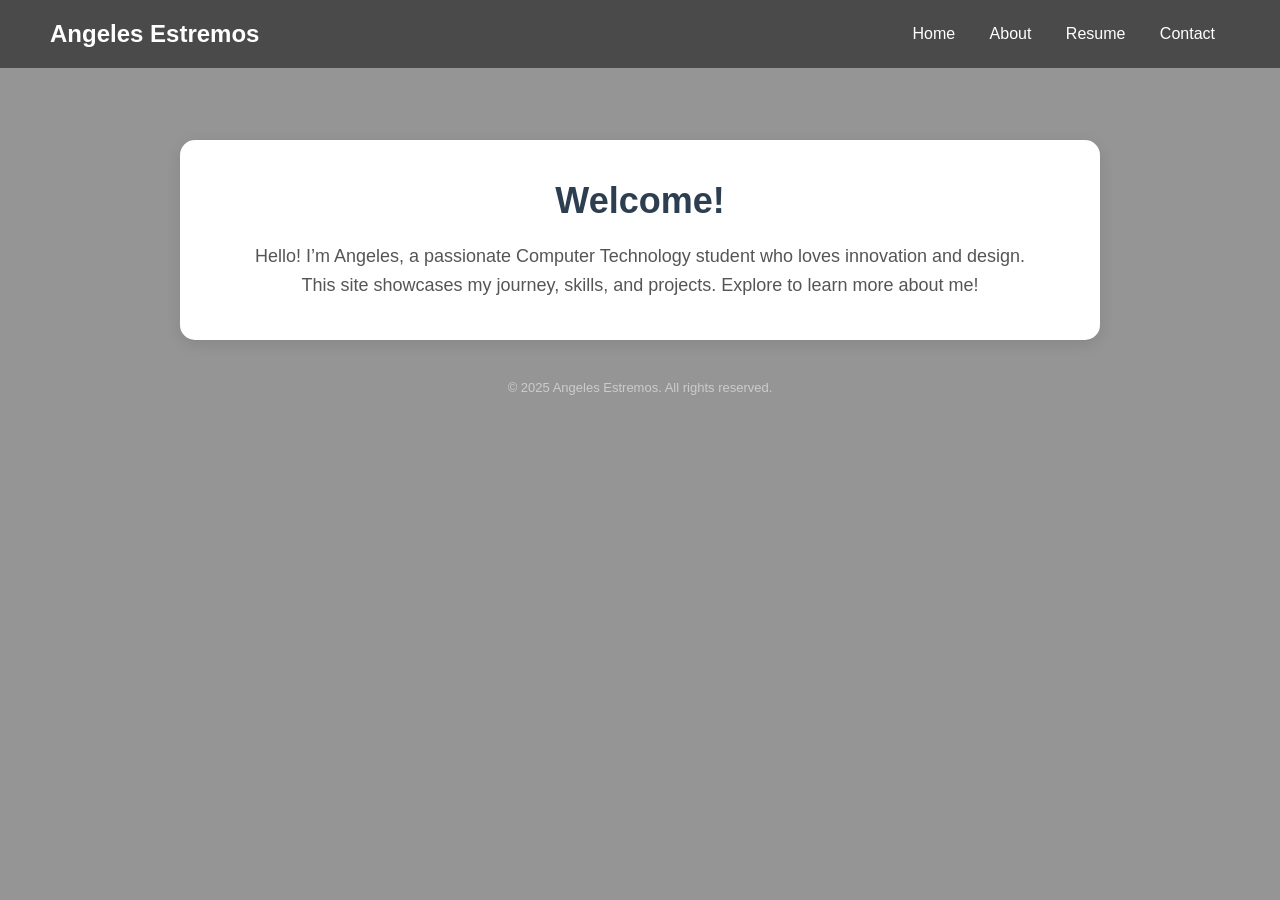
==== index.html @ b0f350bb "Update index.html" ====
<!DOCTYPE html>
<html lang="en">
<head>
  <meta charset="UTF-8" />
  <meta name="viewport" content="width=device-width, initial-scale=1.0"/>
  <meta name="description" content="Welcome to the official website of Angeles Estremos — a creative space to explore stories, art, and unique content.">
  <meta name="robots" content="index, follow">
  <link rel="canonical" href="https://devingelesss.github.io/Angeles-Estremos/">
  <meta name="google-site-verification" content="B0Tszm4JUBU-raaUoQ6nDktCOvfG8l9XraIOFKIlPQE" />
  
  <title>Angeles Estremos</title>
  <style>
    * {
      margin: 0;
      padding: 0;
      box-sizing: border-box;
      font-family: 'Segoe UI', Tahoma, Geneva, Verdana, sans-serif;
    }

    html, body {
      height: 100%;
    }

    body {
      background-color: #f9f9f9;
      color: #333;
      overflow-x: hidden;
    }

    body::before {
      content: "";
      background: url('https://i.ibb.co/xqNK5LQX/sitecover.png') no-repeat center center fixed;
      background-size: cover;
      filter: brightness(1.4);
      position: fixed;
      top: 0;
      left: 0;
      width: 100%;
      height: 100%;
      z-index: -2;
    }

    body::after {
      content: "";
      background-color: rgba(0, 0, 0, 0.4);
      position: fixed;
      top: 0;
      left: 0;
      width: 100%;
      height: 100%;
      z-index: -1;
    }

    header {
      display: flex;
      justify-content: space-between;
      align-items: center;
      padding: 20px 50px;
      background-color: rgba(0, 0, 0, 0.5);
      position: fixed;
      top: 0;
      width: 100%;
      z-index: 10;
      backdrop-filter: blur(5px);
    }

    header h1 {
      font-size: 24px;
      font-weight: 600;
      color: white;
    }

    nav a {
      margin: 0 15px;
      color: white;
      text-decoration: none;
      font-size: 16px;
      transition: color 0.3s ease;
    }

    nav a:hover {
      color: #00ffc8;
    }

    #page-content {
      padding: 140px 20px 40px;
      max-width: 960px;
      margin: auto;
      opacity: 0;
      transform: translateY(30px);
      transition: all 0.6s ease;
    }

    body.loaded #page-content {
      opacity: 1;
      transform: translateY(0);
    }

    .white-container {
      background-color: white;
      padding: 40px;
      border-radius: 15px;
      box-shadow: 0 4px 15px rgba(0, 0, 0, 0.1);
      color: #333;
      position: relative;
    }

    h1, h2 {
      color: #2c3e50;
    }

    .intro-section {
      text-align: center;
    }

    .intro-section h2 {
      font-size: 36px;
      margin-bottom: 20px;
    }

    .intro-section p {
      font-size: 18px;
      line-height: 1.6;
      color: #555;
    }

    footer {
      text-align: center;
      font-size: 13px;
      color: #ccc;
      margin-top: 40px;
    }

    @media (max-width: 768px) {
      header {
        flex-direction: column;
        align-items: flex-start;
        padding: 15px 25px;
      }

      nav {
        margin-top: 10px;
      }

      .white-container {
        padding: 20px;
      }

      .intro-section h2 {
        font-size: 28px;
      }

      .intro-section p {
        font-size: 16px;
      }
    }
  </style>
</head>
<body>

  <header>
    <h1>Angeles Estremos</h1>
    <nav>
      <a href="index.html">Home</a>
      <a href="about.html">About</a>
      <a href="resume.html">Resume</a>
      <a href="contact.html">Contact</a>
    </nav>
  </header>

  <div id="page-content">
    <div class="white-container">
      <div class="intro-section">
        <h2>Welcome!</h2>
        <p>Hello! I’m Angeles, a passionate Computer Technology student who loves innovation and design.<br>
        This site showcases my journey, skills, and projects. Explore to learn more about me!</p>
      </div>
    </div>

    <footer>
      <p>&copy; 2025 Angeles Estremos. All rights reserved.</p>
    </footer>
  </div>

  <script>
    window.addEventListener("load", () => {
      document.body.classList.add("loaded");
    });
  </script>

</body>
</html>
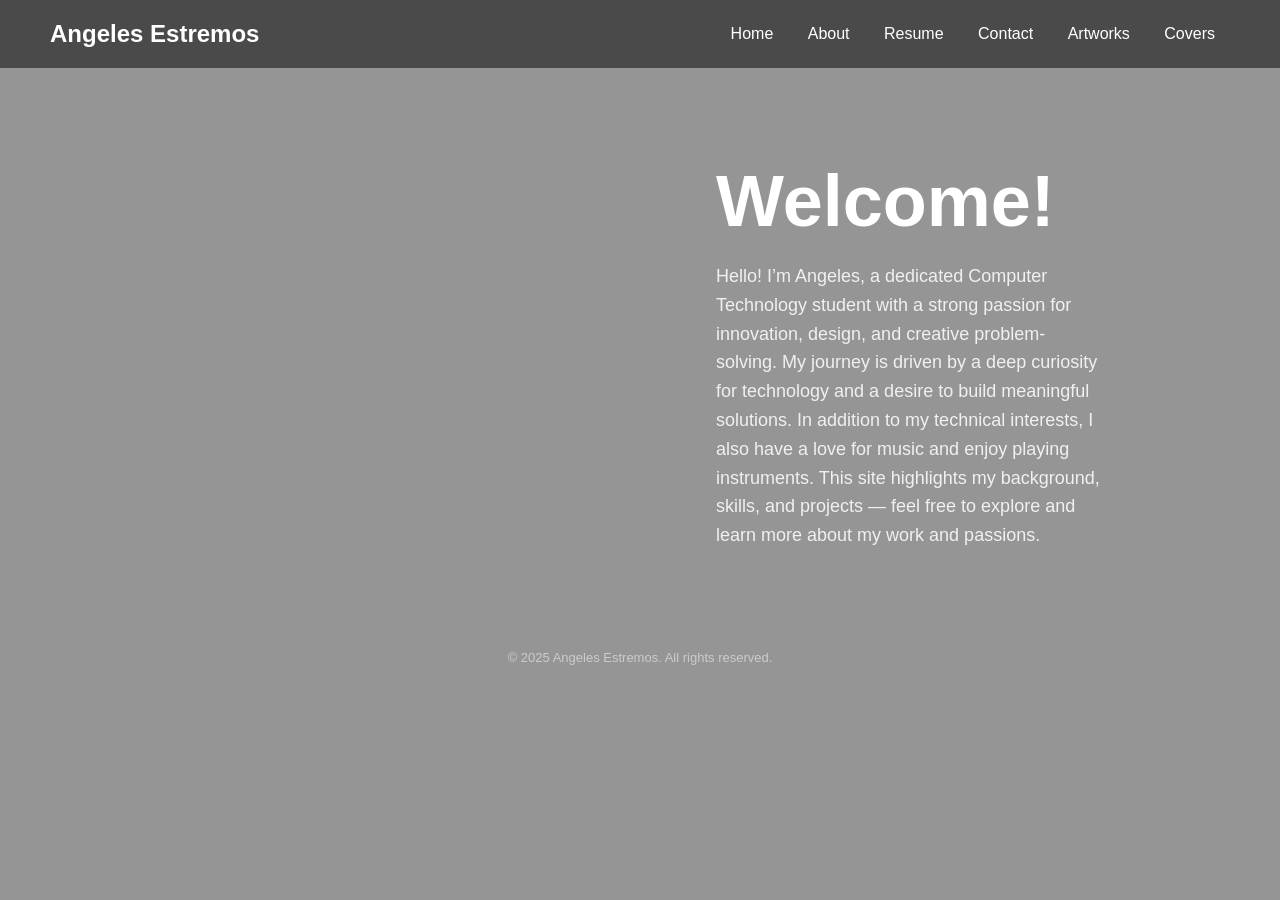
==== commit a1fc81d4: "Update index.html" ====
--- a/index.html
+++ b/index.html
@@ -3,11 +3,6 @@
 <head>
   <meta charset="UTF-8" />
   <meta name="viewport" content="width=device-width, initial-scale=1.0"/>
-  <meta name="description" content="Welcome to the official website of Angeles Estremos — a creative space to explore stories, art, and unique content.">
-  <meta name="robots" content="index, follow">
-  <link rel="canonical" href="https://devingelesss.github.io/Angeles-Estremos/">
-  <meta name="google-site-verification" content="B0Tszm4JUBU-raaUoQ6nDktCOvfG8l9XraIOFKIlPQE" />
-  
   <title>Angeles Estremos</title>
   <style>
     * {
@@ -23,7 +18,7 @@
 
     body {
       background-color: #f9f9f9;
-      color: #333;
+      color: #fff;
       overflow-x: hidden;
     }
 
@@ -84,11 +79,13 @@
 
     #page-content {
       padding: 140px 20px 40px;
-      max-width: 960px;
+      max-width: 1000px;
       margin: auto;
       opacity: 0;
       transform: translateY(30px);
       transition: all 0.6s ease;
+      display: flex;
+      justify-content: flex-end;
     }
 
     body.loaded #page-content {
@@ -96,32 +93,24 @@
       transform: translateY(0);
     }
 
-    .white-container {
-      background-color: white;
-      padding: 40px;
-      border-radius: 15px;
-      box-shadow: 0 4px 15px rgba(0, 0, 0, 0.1);
-      color: #333;
-      position: relative;
-    }
-
-    h1, h2 {
-      color: #2c3e50;
-    }
-
     .intro-section {
-      text-align: center;
+      max-width: 500px;
+      text-align: left;
+      animation: fancyEntrance 1s ease-out 0.4s both;
+      padding: 20px;
+      padding-left: 1in; /* Added padding to shift content 1 inch to the right */
     }
 
     .intro-section h2 {
-      font-size: 36px;
+      font-size: 72px; /* Increased font size */
       margin-bottom: 20px;
+      color: #fff;
     }
 
     .intro-section p {
       font-size: 18px;
       line-height: 1.6;
-      color: #555;
+      color: #f0f0f0;
     }
 
     footer {
@@ -129,6 +118,21 @@
       font-size: 13px;
       color: #ccc;
       margin-top: 40px;
+      width: 100%;
+    }
+
+    @keyframes fancyEntrance {
+      0% {
+        opacity: 0;
+        transform: translateX(50px) scale(0.95);
+      }
+      60% {
+        opacity: 1;
+        transform: translateX(-10px) scale(1.02);
+      }
+      100% {
+        transform: translateX(0) scale(1);
+      }
     }
 
     @media (max-width: 768px) {
@@ -142,12 +146,20 @@
         margin-top: 10px;
       }
 
-      .white-container {
-        padding: 20px;
+      #page-content {
+        flex-direction: column;
+        align-items: center;
+        justify-content: center;
+      }
+
+      .intro-section {
+        text-align: center;
+        max-width: 100%;
+        padding-left: 0; /* Remove left padding on mobile for better layout */
       }
 
       .intro-section h2 {
-        font-size: 28px;
+        font-size: 40px; /* Scaled for mobile */
       }
 
       .intro-section p {
@@ -165,22 +177,22 @@
       <a href="about.html">About</a>
       <a href="resume.html">Resume</a>
       <a href="contact.html">Contact</a>
+      <a href="artworks.html">Artworks</a>
+      <a href="covers.html">Covers</a>
     </nav>
   </header>
 
   <div id="page-content">
-    <div class="white-container">
-      <div class="intro-section">
-        <h2>Welcome!</h2>
-        <p>Hello! I’m Angeles, a passionate Computer Technology student who loves innovation and design.<br>
-        This site showcases my journey, skills, and projects. Explore to learn more about me!</p>
-      </div>
+    <div class="intro-section">
+      <h2>Welcome!</h2>
+      <p>Hello! I’m Angeles, a dedicated Computer Technology student with a strong passion for innovation, design, and creative problem-solving. My journey is driven by a deep curiosity for technology and a desire to build meaningful solutions. In addition to my technical interests, I also have a love for music and enjoy playing instruments. This site highlights my background, skills, and projects — feel free to explore and learn more about my work and passions.
+
     </div>
-
-    <footer>
-      <p>&copy; 2025 Angeles Estremos. All rights reserved.</p>
-    </footer>
   </div>
+
+  <footer>
+    <p>&copy; 2025 Angeles Estremos. All rights reserved.</p>
+  </footer>
 
   <script>
     window.addEventListener("load", () => {
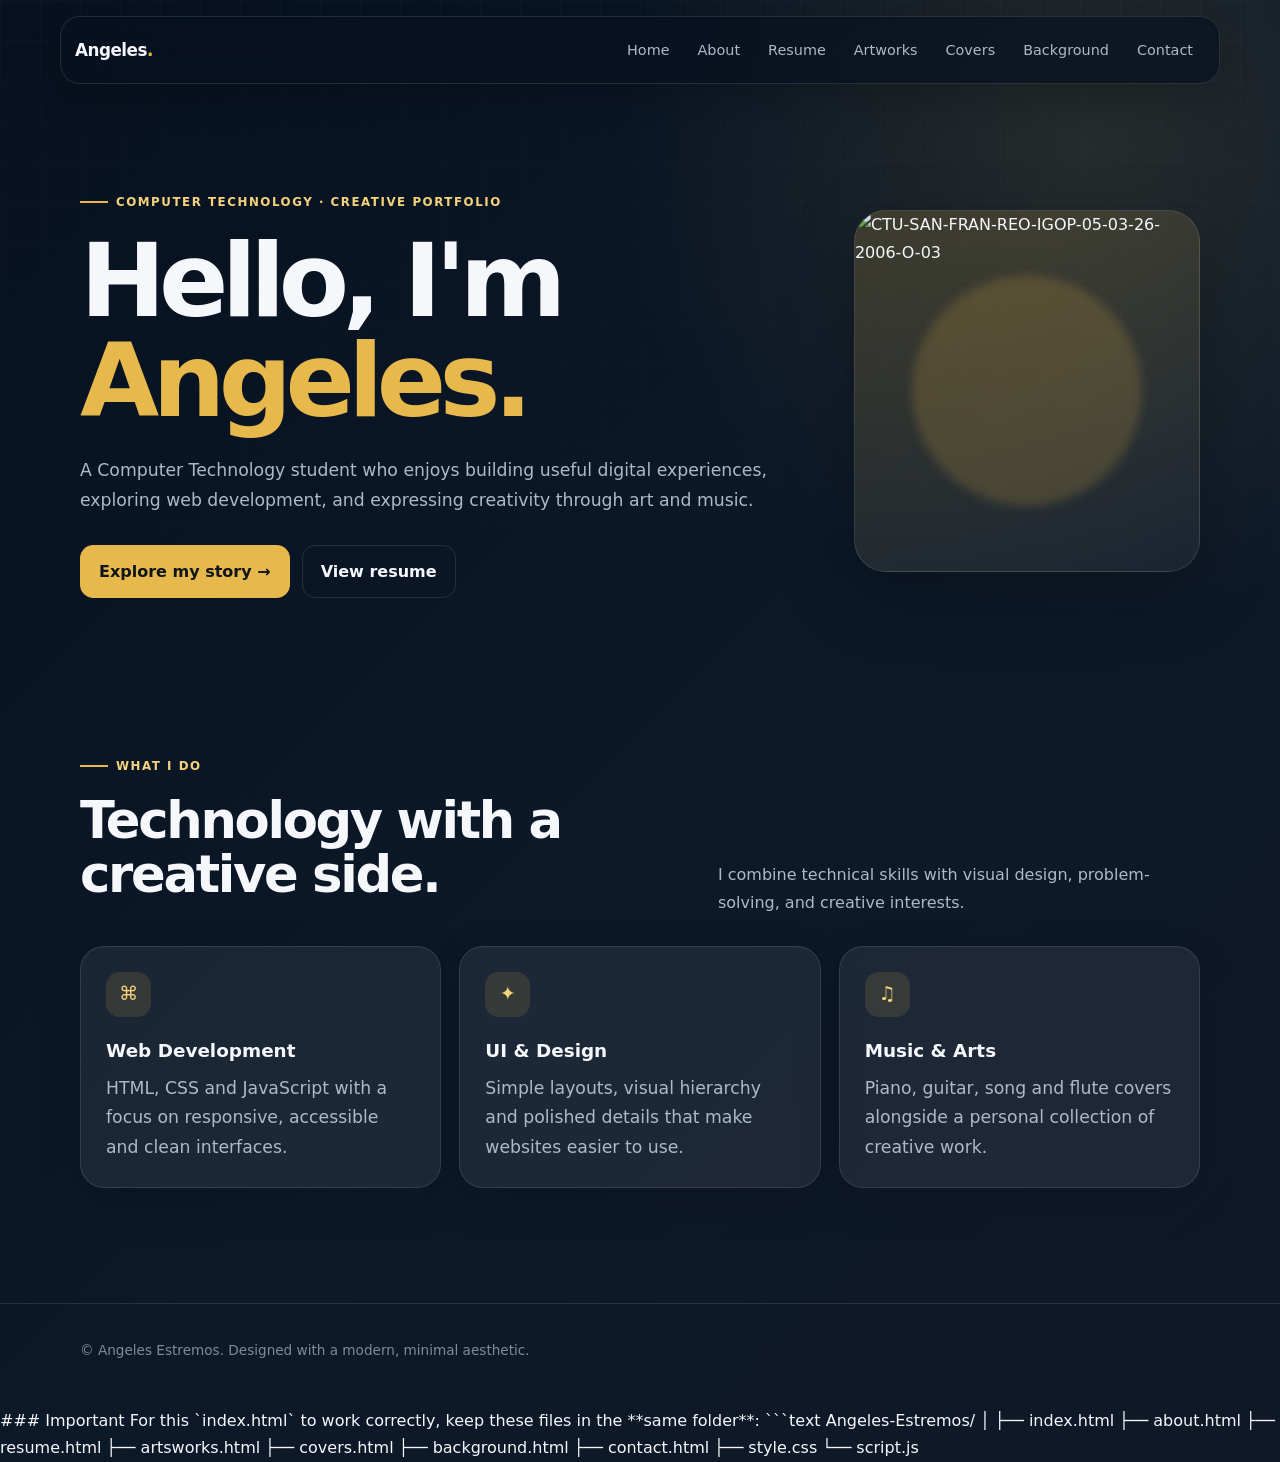
==== commit 765805a3: "Angeles" ====
--- a/index.html
+++ b/index.html
@@ -1,204 +1,227 @@
 <!DOCTYPE html>
 <html lang="en">
+
 <head>
-  <meta charset="UTF-8" />
-  <meta name="viewport" content="width=device-width, initial-scale=1.0"/>
-  <title>Angeles Estremos</title>
-  <style>
-    * {
-      margin: 0;
-      padding: 0;
-      box-sizing: border-box;
-      font-family: 'Segoe UI', Tahoma, Geneva, Verdana, sans-serif;
-    }
-
-    html, body {
-      height: 100%;
-    }
-
-    body {
-      background-color: #f9f9f9;
-      color: #fff;
-      overflow-x: hidden;
-    }
-
-    body::before {
-      content: "";
-      background: url('https://i.ibb.co/xqNK5LQX/sitecover.png') no-repeat center center fixed;
-      background-size: cover;
-      filter: brightness(1.4);
-      position: fixed;
-      top: 0;
-      left: 0;
-      width: 100%;
-      height: 100%;
-      z-index: -2;
-    }
-
-    body::after {
-      content: "";
-      background-color: rgba(0, 0, 0, 0.4);
-      position: fixed;
-      top: 0;
-      left: 0;
-      width: 100%;
-      height: 100%;
-      z-index: -1;
-    }
-
-    header {
-      display: flex;
-      justify-content: space-between;
-      align-items: center;
-      padding: 20px 50px;
-      background-color: rgba(0, 0, 0, 0.5);
-      position: fixed;
-      top: 0;
-      width: 100%;
-      z-index: 10;
-      backdrop-filter: blur(5px);
-    }
-
-    header h1 {
-      font-size: 24px;
-      font-weight: 600;
-      color: white;
-    }
-
-    nav a {
-      margin: 0 15px;
-      color: white;
-      text-decoration: none;
-      font-size: 16px;
-      transition: color 0.3s ease;
-    }
-
-    nav a:hover {
-      color: #00ffc8;
-    }
-
-    #page-content {
-      padding: 140px 20px 40px;
-      max-width: 1000px;
-      margin: auto;
-      opacity: 0;
-      transform: translateY(30px);
-      transition: all 0.6s ease;
-      display: flex;
-      justify-content: flex-end;
-    }
-
-    body.loaded #page-content {
-      opacity: 1;
-      transform: translateY(0);
-    }
-
-    .intro-section {
-      max-width: 500px;
-      text-align: left;
-      animation: fancyEntrance 1s ease-out 0.4s both;
-      padding: 20px;
-      padding-left: 1in; /* Added padding to shift content 1 inch to the right */
-    }
-
-    .intro-section h2 {
-      font-size: 72px; /* Increased font size */
-      margin-bottom: 20px;
-      color: #fff;
-    }
-
-    .intro-section p {
-      font-size: 18px;
-      line-height: 1.6;
-      color: #f0f0f0;
-    }
-
-    footer {
-      text-align: center;
-      font-size: 13px;
-      color: #ccc;
-      margin-top: 40px;
-      width: 100%;
-    }
-
-    @keyframes fancyEntrance {
-      0% {
-        opacity: 0;
-        transform: translateX(50px) scale(0.95);
-      }
-      60% {
-        opacity: 1;
-        transform: translateX(-10px) scale(1.02);
-      }
-      100% {
-        transform: translateX(0) scale(1);
-      }
-    }
-
-    @media (max-width: 768px) {
-      header {
-        flex-direction: column;
-        align-items: flex-start;
-        padding: 15px 25px;
-      }
-
-      nav {
-        margin-top: 10px;
-      }
-
-      #page-content {
-        flex-direction: column;
-        align-items: center;
-        justify-content: center;
-      }
-
-      .intro-section {
-        text-align: center;
-        max-width: 100%;
-        padding-left: 0; /* Remove left padding on mobile for better layout */
-      }
-
-      .intro-section h2 {
-        font-size: 40px; /* Scaled for mobile */
-      }
-
-      .intro-section p {
-        font-size: 16px;
-      }
-    }
-  </style>
+    <meta charset="UTF-8">
+    <meta name="viewport" content="width=device-width, initial-scale=1.0">
+
+    <title>Home — Angeles Estremos</title>
+
+    <meta name="description"
+        content="Angeles Estremos — Computer Technology, web development, design and music portfolio.">
+
+    <link rel="stylesheet" href="style.css">
 </head>
+
 <body>
 
-  <header>
-    <h1>Angeles Estremos</h1>
-    <nav>
-      <a href="index.html">Home</a>
-      <a href="about.html">About</a>
-      <a href="resume.html">Resume</a>
-      <a href="contact.html">Contact</a>
-      <a href="artworks.html">Artworks</a>
-      <a href="covers.html">Covers</a>
+    <!-- =========================
+         NAVIGATION
+    ========================== -->
+    <nav class="nav">
+        <div class="nav-inner">
+
+            <a class="logo" href="index.html">
+                Angeles<span>.</span>
+            </a>
+
+            <button class="menu" aria-label="Open menu">
+                ☰
+            </button>
+
+            <div class="nav-links">
+                <a href="index.html">Home</a>
+                <a href="about.html">About</a>
+                <a href="resume.html">Resume</a>
+                <a href="artsworks.html">Artworks</a>
+                <a href="covers.html">Covers</a>
+                <a href="background.html">Background</a>
+                <a href="contact.html">Contact</a>
+            </div>
+
+        </div>
     </nav>
-  </header>
-
-  <div id="page-content">
-    <div class="intro-section">
-      <h2>Welcome!</h2>
-      <p>Hello! I’m Angeles, a dedicated Computer Technology student with a strong passion for innovation, design, and creative problem-solving. My journey is driven by a deep curiosity for technology and a desire to build meaningful solutions. In addition to my technical interests, I also have a love for music and enjoy playing instruments. This site highlights my background, skills, and projects — feel free to explore and learn more about my work and passions.
-
-    </div>
-  </div>
-
-  <footer>
-    <p>&copy; 2025 Angeles Estremos. All rights reserved.</p>
-  </footer>
-
-  <script>
-    window.addEventListener("load", () => {
-      document.body.classList.add("loaded");
-    });
-  </script>
+
+
+    <!-- =========================
+         HERO SECTION
+    ========================== -->
+    <main>
+
+        <section class="hero container reveal">
+
+            <div>
+
+                <div class="eyebrow">
+                    Computer Technology · Creative Portfolio
+                </div>
+
+                <h1>
+                    Hello, I'm
+                    <em>Angeles.</em>
+                </h1>
+
+                <p class="lead">
+                    A Computer Technology student who enjoys building
+                    useful digital experiences, exploring web development,
+                    and expressing creativity through art and music.
+                </p>
+
+                <div class="actions">
+
+                    <a class="btn primary" href="about.html">
+                        Explore my story →
+                    </a>
+
+                    <a class="btn" href="resume.html">
+                        View resume
+                    </a>
+
+                </div>
+
+            </div>
+
+
+            <!-- PROFILE CARD -->
+            <div class="hero-card">
+
+                <div class="avatar">
+            <img src="https://i.ibb.co/z3Mztbp/CTU-SAN-FRAN-REO-IGOP-05-03-26-2006-O-03.jpg" alt="CTU-SAN-FRAN-REO-IGOP-05-03-26-2006-O-03" alt="Angeles Estremos">
+            </div>
+
+        </section>
+
+
+        <!-- =========================
+             WHAT I DO
+        ========================== -->
+        <section class="section container">
+
+            <div class="section-head">
+
+                <div>
+
+                    <div class="eyebrow">
+                        What I do
+                    </div>
+
+                    <h2>
+                        Technology with a creative side.
+                    </h2>
+
+                </div>
+
+                <p>
+                    I combine technical skills with visual design,
+                    problem-solving, and creative interests.
+                </p>
+
+            </div>
+
+
+            <div class="grid">
+
+                <!-- WEB DEVELOPMENT -->
+                <div class="card">
+
+                    <div class="icon">
+                        ⌘
+                    </div>
+
+                    <h3>
+                        Web Development
+                    </h3>
+
+                    <p class="lead">
+                        HTML, CSS and JavaScript with a focus on
+                        responsive, accessible and clean interfaces.
+                    </p>
+
+                </div>
+
+
+                <!-- UI DESIGN -->
+                <div class="card">
+
+                    <div class="icon">
+                        ✦
+                    </div>
+
+                    <h3>
+                        UI & Design
+                    </h3>
+
+                    <p class="lead">
+                        Simple layouts, visual hierarchy and polished
+                        details that make websites easier to use.
+                    </p>
+
+                </div>
+
+
+                <!-- MUSIC & ARTS -->
+                <div class="card">
+
+                    <div class="icon">
+                        ♫
+                    </div>
+
+                    <h3>
+                        Music & Arts
+                    </h3>
+
+                    <p class="lead">
+                        Piano, guitar, song and flute covers alongside
+                        a personal collection of creative work.
+                    </p>
+
+                </div>
+
+            </div>
+
+        </section>
+
+    </main>
+
+
+    <!-- =========================
+         FOOTER
+    ========================== -->
+    <footer>
+
+        <div class="container">
+
+            © <span class="year"></span>
+            Angeles Estremos.
+
+            Designed with a modern,
+            minimal aesthetic.
+
+        </div>
+
+    </footer>
+
+
+    <!-- JAVASCRIPT -->
+    <script src="script.js"></script>
 
 </body>
+
 </html>
+
+### Important
+
+For this `index.html` to work correctly, keep these files in the **same folder**:
+
+```text
+Angeles-Estremos/
+│
+├── index.html
+├── about.html
+├── resume.html
+├── artsworks.html
+├── covers.html
+├── background.html
+├── contact.html
+├── style.css
+└── script.js
--- a/style.css
+++ b/style.css
@@ -0,0 +1,1205 @@
+:root {
+    --bg: #07111f;
+    --bg2: #0c1929;
+
+    --card: rgba(255, 255, 255, 0.065);
+    --card2: rgba(255, 255, 255, 0.095);
+
+    --text: #f5f7fb;
+    --muted: #aeb9c8;
+
+    --gold: #e7b84b;
+    --gold2: #f5d27b;
+
+    --line: rgba(255, 255, 255, 0.11);
+
+    --shadow: 0 24px 70px rgba(0, 0, 0, 0.28);
+
+    --radius: 24px;
+
+    --max: 1120px;
+}
+
+
+/* RESET */
+
+* {
+    box-sizing: border-box;
+    margin: 0;
+    padding: 0;
+}
+
+
+html {
+    scroll-behavior: smooth;
+}
+
+
+body {
+
+    font-family:
+        Inter,
+        ui-sans-serif,
+        system-ui,
+        -apple-system,
+        BlinkMacSystemFont,
+        "Segoe UI",
+        sans-serif;
+
+    background:
+
+        radial-gradient(
+            circle at 85% 10%,
+            rgba(231, 184, 75, 0.12),
+            transparent 28%
+        ),
+
+        linear-gradient(
+            135deg,
+            var(--bg),
+            var(--bg2) 55%,
+            #101827
+        );
+
+    color: var(--text);
+
+    min-height: 100vh;
+
+    line-height: 1.7;
+
+}
+
+
+/* GRID BACKGROUND */
+
+body::before {
+
+    content: "";
+
+    position: fixed;
+
+    inset: 0;
+
+    pointer-events: none;
+
+    background:
+
+        linear-gradient(
+            rgba(255,255,255,.018) 1px,
+            transparent 1px
+        ),
+
+        linear-gradient(
+            90deg,
+            rgba(255,255,255,.018) 1px,
+            transparent 1px
+        );
+
+    background-size: 40px 40px;
+
+    mask-image:
+        linear-gradient(
+            to bottom,
+            black,
+            transparent 85%
+        );
+
+}
+
+
+/* LINKS */
+
+a {
+
+    color: inherit;
+
+    text-decoration: none;
+
+}
+
+
+/* CONTAINER */
+
+.container {
+
+    width:
+        min(
+            calc(100% - 40px),
+            var(--max)
+        );
+
+    margin: auto;
+
+}
+
+
+/* NAVIGATION */
+
+.nav {
+
+    position: sticky;
+
+    top: 16px;
+
+    z-index: 20;
+
+    width:
+        min(
+            calc(100% - 28px),
+            1160px
+        );
+
+    margin: 16px auto 0;
+
+    padding: 12px 14px;
+
+    border:
+        1px solid var(--line);
+
+    background:
+        rgba(7,17,31,.72);
+
+    backdrop-filter:
+        blur(18px);
+
+    border-radius: 20px;
+
+    box-shadow:
+        0 12px 35px rgba(0,0,0,.18);
+
+}
+
+
+.nav-inner {
+
+    display: flex;
+
+    align-items: center;
+
+    justify-content: space-between;
+
+    gap: 20px;
+
+}
+
+
+.logo {
+
+    font-weight: 800;
+
+    letter-spacing: -.03em;
+
+    font-size: 1.05rem;
+
+}
+
+
+.logo span {
+
+    color: var(--gold);
+
+}
+
+
+.nav-links {
+
+    display: flex;
+
+    gap: 4px;
+
+    align-items: center;
+
+}
+
+
+.nav-links a {
+
+    padding: 9px 12px;
+
+    border-radius: 12px;
+
+    color: var(--muted);
+
+    font-size: .9rem;
+
+    transition: .2s;
+
+}
+
+
+.nav-links a:hover,
+.nav-links a.active {
+
+    color: var(--text);
+
+    background:
+        rgba(255,255,255,.08);
+
+}
+
+
+.menu {
+
+    display: none;
+
+    border:
+        1px solid var(--line);
+
+    background: transparent;
+
+    color: white;
+
+    border-radius: 10px;
+
+    padding: 8px 10px;
+
+    font-size: 1.1rem;
+
+}
+
+
+/* HERO */
+
+.hero {
+
+    padding:
+        100px 0 75px;
+
+    display: grid;
+
+    grid-template-columns:
+        1.35fr .65fr;
+
+    gap: 55px;
+
+    align-items: center;
+
+}
+
+
+/* EYEBROW */
+
+.eyebrow {
+
+    display: inline-flex;
+
+    align-items: center;
+
+    gap: 8px;
+
+    color: var(--gold2);
+
+    font-weight: 700;
+
+    text-transform: uppercase;
+
+    letter-spacing: .13em;
+
+    font-size: .74rem;
+
+    margin-bottom: 18px;
+
+}
+
+
+.eyebrow::before {
+
+    content: "";
+
+    width: 28px;
+
+    height: 2px;
+
+    background: var(--gold);
+
+}
+
+
+/* HEADINGS */
+
+h1 {
+
+    font-size:
+        clamp(
+            3.1rem,
+            8vw,
+            6.4rem
+        );
+
+    line-height: .98;
+
+    letter-spacing: -.065em;
+
+    margin-bottom: 25px;
+
+}
+
+
+h1 em {
+
+    font-style: normal;
+
+    color: var(--gold);
+
+}
+
+
+h2 {
+
+    font-size:
+        clamp(
+            2rem,
+            4vw,
+            3.2rem
+        );
+
+    line-height: 1.05;
+
+    letter-spacing: -.045em;
+
+    margin-bottom: 14px;
+
+}
+
+
+h3 {
+
+    font-size: 1.15rem;
+
+    margin-bottom: 8px;
+
+}
+
+
+/* TEXT */
+
+.lead {
+
+    font-size: 1.08rem;
+
+    color: var(--muted);
+
+    max-width: 690px;
+
+}
+
+
+/* BUTTONS */
+
+.actions {
+
+    display: flex;
+
+    gap: 12px;
+
+    flex-wrap: wrap;
+
+    margin-top: 30px;
+
+}
+
+
+.btn {
+
+    display: inline-flex;
+
+    align-items: center;
+
+    justify-content: center;
+
+    padding: 12px 18px;
+
+    border-radius: 13px;
+
+    font-weight: 750;
+
+    border:
+        1px solid var(--line);
+
+    transition: .2s;
+
+}
+
+
+.btn.primary {
+
+    background: var(--gold);
+
+    color: #10151c;
+
+    border-color: var(--gold);
+
+}
+
+
+.btn:hover {
+
+    transform:
+        translateY(-2px);
+
+    filter:
+        brightness(1.06);
+
+}
+
+
+/* HERO CARD */
+
+.hero-card {
+
+    min-height: 360px;
+
+    border:
+        1px solid var(--line);
+
+    border-radius: 32px;
+
+    background:
+        linear-gradient(
+            145deg,
+            rgba(231,184,75,.18),
+            rgba(255,255,255,.045)
+        );
+
+    box-shadow: var(--shadow);
+
+    display: flex;
+
+    align-items: center;
+
+    justify-content: center;
+
+    position: relative;
+
+    overflow: hidden;
+
+}
+
+
+.hero-card::after {
+
+    content: "";
+
+    position: absolute;
+
+    width: 230px;
+
+    height: 230px;
+
+    border-radius: 50%;
+
+    background:
+        rgba(231,184,75,.18);
+
+    filter: blur(5px);
+
+}
+.avatar {
+    width: 350px;
+    height: 360px;
+    overflow: hidden;
+    margin: 0;
+    padding: 0;
+    background: none;
+    border: none;
+    border-radius: 0;
+    box-shadow: none;
+}
+
+.avatar img {
+    width: 100%;
+    height: 100%;
+    display: block;
+    object-fit: cover;
+    object-position: center;
+    border: none;
+    border-radius: 0;
+    box-shadow: none;
+    filter: none;
+}
+
+@media (max-width: 768px) {
+
+    .avatar {
+        width: 210px;
+        height: 210px;
+        margin: 20px auto;
+    }
+
+}
+
+/* SECTIONS */
+
+.section {
+
+    padding: 75px 0;
+
+}
+
+
+.section-head {
+
+    display: flex;
+
+    justify-content: space-between;
+
+    align-items: end;
+
+    gap: 30px;
+
+    margin-bottom: 30px;
+
+}
+
+
+.section-head p {
+
+    color: var(--muted);
+
+    max-width: 600px;
+
+}
+
+
+/* PAGE HEADER */
+
+.page-head {
+
+    padding:
+        90px 0 35px;
+
+}
+
+
+.page-head p {
+
+    color: var(--muted);
+
+    max-width: 700px;
+
+}
+
+
+/* GRIDS */
+
+.grid {
+
+    display: grid;
+
+    grid-template-columns:
+        repeat(3, 1fr);
+
+    gap: 18px;
+
+}
+
+
+.grid.two {
+
+    grid-template-columns:
+        repeat(2, 1fr);
+
+}
+
+
+/* CARDS */
+
+.card {
+
+    border:
+        1px solid var(--line);
+
+    background:
+        var(--card);
+
+    border-radius:
+        var(--radius);
+
+    padding: 25px;
+
+    box-shadow:
+        0 15px 45px
+        rgba(0,0,0,.13);
+
+    transition: .25s;
+
+}
+
+
+.card:hover {
+
+    transform:
+        translateY(-5px);
+
+    background:
+        var(--card2);
+
+}
+
+
+/* ICON */
+
+.icon {
+
+    width: 45px;
+
+    height: 45px;
+
+    border-radius: 14px;
+
+    display: grid;
+
+    place-items: center;
+
+    background:
+        rgba(231,184,75,.13);
+
+    color: var(--gold2);
+
+    font-size: 1.2rem;
+
+    margin-bottom: 18px;
+
+}
+
+
+/* TAGS */
+
+.tags {
+
+    display: flex;
+
+    gap: 8px;
+
+    flex-wrap: wrap;
+
+    margin-top: 18px;
+
+}
+
+
+.tag {
+
+    padding:
+        6px 10px;
+
+    border:
+        1px solid var(--line);
+
+    border-radius:
+        999px;
+
+    color: var(--muted);
+
+    font-size: .78rem;
+
+}
+
+
+/* PROFILE */
+
+.profile {
+
+    display: grid;
+
+    grid-template-columns:
+        .75fr 1.25fr;
+
+    gap: 20px;
+
+}
+
+
+.stat {
+
+    display: flex;
+
+    justify-content: space-between;
+
+    padding: 13px 0;
+
+    border-bottom:
+        1px solid var(--line);
+
+    color: var(--muted);
+
+}
+
+
+.stat strong {
+
+    color: var(--text);
+
+}
+
+
+/* TIMELINE */
+
+.timeline {
+
+    position: relative;
+
+    padding-left: 28px;
+
+}
+
+
+.timeline::before {
+
+    content: "";
+
+    position: absolute;
+
+    left: 6px;
+
+    top: 8px;
+
+    bottom: 8px;
+
+    width: 1px;
+
+    background:
+        var(--line);
+
+}
+
+
+.timeline-item {
+
+    position: relative;
+
+    padding:
+        0 0 28px;
+
+}
+
+
+.timeline-item::before {
+
+    content: "";
+
+    position: absolute;
+
+    left: -27px;
+
+    top: 8px;
+
+    width: 9px;
+
+    height: 9px;
+
+    border-radius: 50%;
+
+    background:
+        var(--gold);
+
+    box-shadow:
+        0 0 0 5px
+        rgba(231,184,75,.12);
+
+}
+
+
+.date {
+
+    font-size: .78rem;
+
+    color: var(--gold2);
+
+    font-weight: 700;
+
+    text-transform: uppercase;
+
+    letter-spacing: .08em;
+
+}
+
+
+/* ARTWORKS */
+
+.gallery {
+
+    display: grid;
+
+    grid-template-columns:
+        repeat(3, 1fr);
+
+    gap: 16px;
+
+}
+
+
+.art {
+
+    aspect-ratio: 4 / 3;
+
+    border-radius: 22px;
+
+    border:
+        1px solid var(--line);
+
+    background:
+        linear-gradient(
+            135deg,
+            rgba(231,184,75,.18),
+            rgba(255,255,255,.04)
+        );
+
+    padding: 20px;
+
+    display: flex;
+
+    flex-direction: column;
+
+    justify-content: end;
+
+    overflow: hidden;
+
+    position: relative;
+
+}
+
+
+.art::before {
+
+    content: "";
+
+    position: absolute;
+
+    width: 170px;
+
+    height: 170px;
+
+    border-radius: 50%;
+
+    background:
+        rgba(231,184,75,.12);
+
+    top: -60px;
+
+    right: -40px;
+
+}
+
+
+.art strong,
+.art span {
+
+    position: relative;
+
+}
+
+
+.art span {
+
+    color: var(--muted);
+
+    font-size: .85rem;
+
+}
+
+
+/* MUSIC CARDS */
+
+.cover-card {
+
+    overflow: hidden;
+
+    padding: 0;
+
+}
+
+
+.cover-visual {
+
+    height: 190px;
+
+    display: grid;
+
+    place-items: center;
+
+    background:
+        linear-gradient(
+            135deg,
+            rgba(231,184,75,.22),
+            rgba(255,255,255,.03)
+        );
+
+    font-size: 3rem;
+
+}
+
+
+.cover-body {
+
+    padding: 22px;
+
+}
+
+
+.cover-body p {
+
+    color: var(--muted);
+
+    font-size: .9rem;
+
+}
+
+
+/* CONTACT */
+
+.contact-grid {
+
+    display: grid;
+
+    grid-template-columns:
+        .8fr 1.2fr;
+
+    gap: 18px;
+
+}
+
+
+.contact-link {
+
+    display: flex;
+
+    align-items: center;
+
+    gap: 14px;
+
+    padding: 17px 0;
+
+    border-bottom:
+        1px solid var(--line);
+
+}
+
+
+.contact-link:last-child {
+
+    border: 0;
+
+}
+
+
+.contact-link small {
+
+    display: block;
+
+    color: var(--muted);
+
+}
+
+
+/* FOOTER */
+
+footer {
+
+    padding:
+        35px 0 45px;
+
+    color: #7f8b9b;
+
+    font-size: .85rem;
+
+    border-top:
+        1px solid var(--line);
+
+    margin-top: 40px;
+
+}
+
+
+/* ANIMATION */
+
+.reveal {
+
+    animation:
+        rise .7s ease both;
+
+}
+
+
+@keyframes rise {
+
+    from {
+
+        opacity: 0;
+
+        transform:
+            translateY(15px);
+
+    }
+
+    to {
+
+        opacity: 1;
+
+        transform:
+            none;
+
+    }
+
+}
+
+
+/* TABLET */
+
+@media (max-width: 850px) {
+
+    .nav-links {
+
+        display: none;
+
+        position: absolute;
+
+        left: 0;
+
+        right: 0;
+
+        top: 68px;
+
+        flex-direction: column;
+
+        align-items: stretch;
+
+        padding: 10px;
+
+        background:
+            rgba(7,17,31,.97);
+
+        border:
+            1px solid var(--line);
+
+        border-radius: 16px;
+
+    }
+
+
+    .nav-links.open {
+
+        display: flex;
+
+    }
+
+
+    .nav-links a {
+
+        padding: 12px;
+
+    }
+
+
+    .menu {
+
+        display: block;
+
+    }
+
+
+    .hero {
+
+        grid-template-columns: 1fr;
+
+        padding-top: 70px;
+
+    }
+
+
+    .hero-card {
+
+        min-height: 270px;
+
+    }
+
+
+    .grid,
+    .grid.two,
+    .gallery,
+    .profile,
+    .contact-grid {
+
+        grid-template-columns: 1fr;
+
+    }
+
+
+    .section-head {
+
+        display: block;
+
+    }
+
+
+    .section-head p {
+
+        margin-top: 10px;
+
+    }
+
+}
+
+
+/* MOBILE */
+
+@media (max-width: 500px) {
+
+    .container {
+
+        width:
+            min(
+                calc(100% - 28px),
+                var(--max)
+            );
+
+    }
+
+
+    .nav {
+
+        top: 8px;
+
+    }
+
+
+    .hero {
+
+        padding:
+            65px 0 45px;
+
+    }
+
+
+    h1 {
+
+        font-size: 3.2rem;
+
+    }
+
+
+    .section {
+
+        padding: 50px 0;
+
+    }
+
+
+    .hero-card {
+
+        min-height: 230px;
+
+    }
+
+
+    .avatar {
+
+        width: 140px;
+
+        height: 140px;
+
+        font-size: 3rem;
+
+    }
+
+}
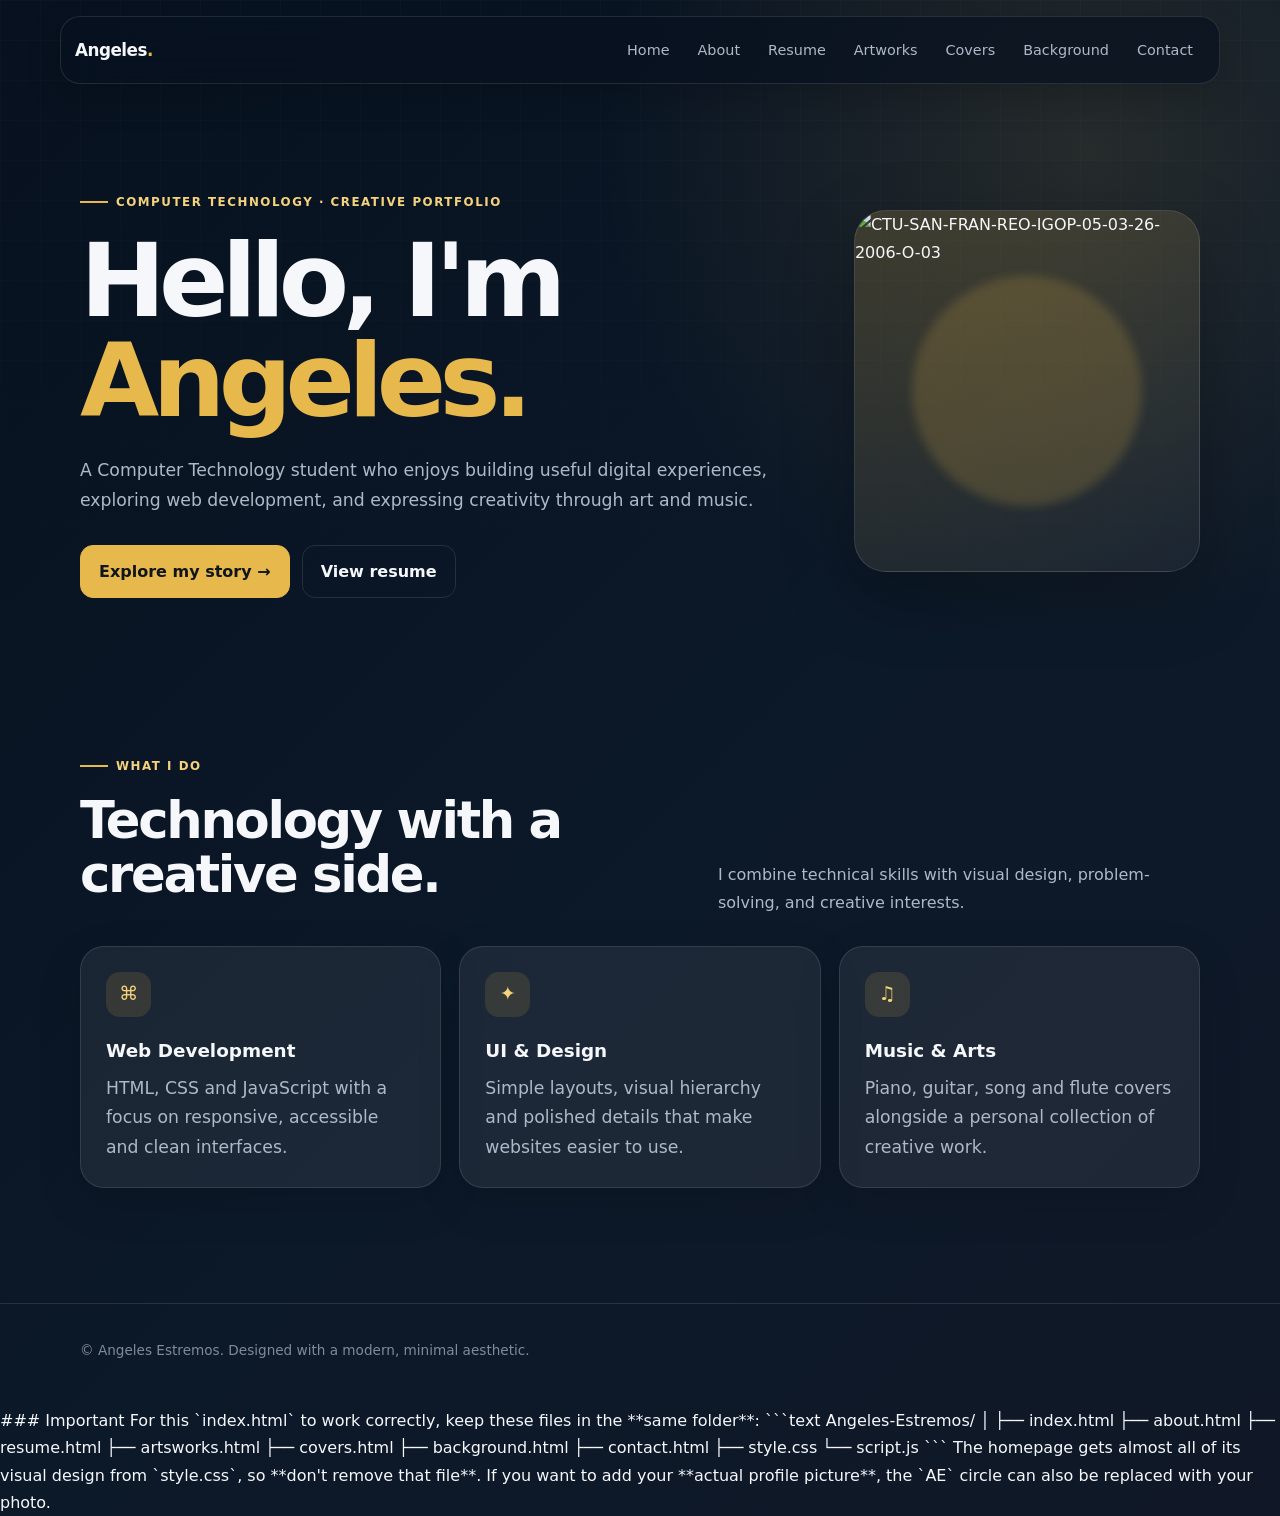
==== commit c1d28ef6: "Refactor index.html for improved layout and design Updated the index.html file to enhance structure " ====
--- a/index.html
+++ b/index.html
@@ -225,3 +225,8 @@
 ├── contact.html
 ├── style.css
 └── script.js
+```
+
+The homepage gets almost all of its visual design from `style.css`, so **don't remove that file**.
+
+If you want to add your **actual profile picture**, the `AE` circle can also be replaced with your photo.
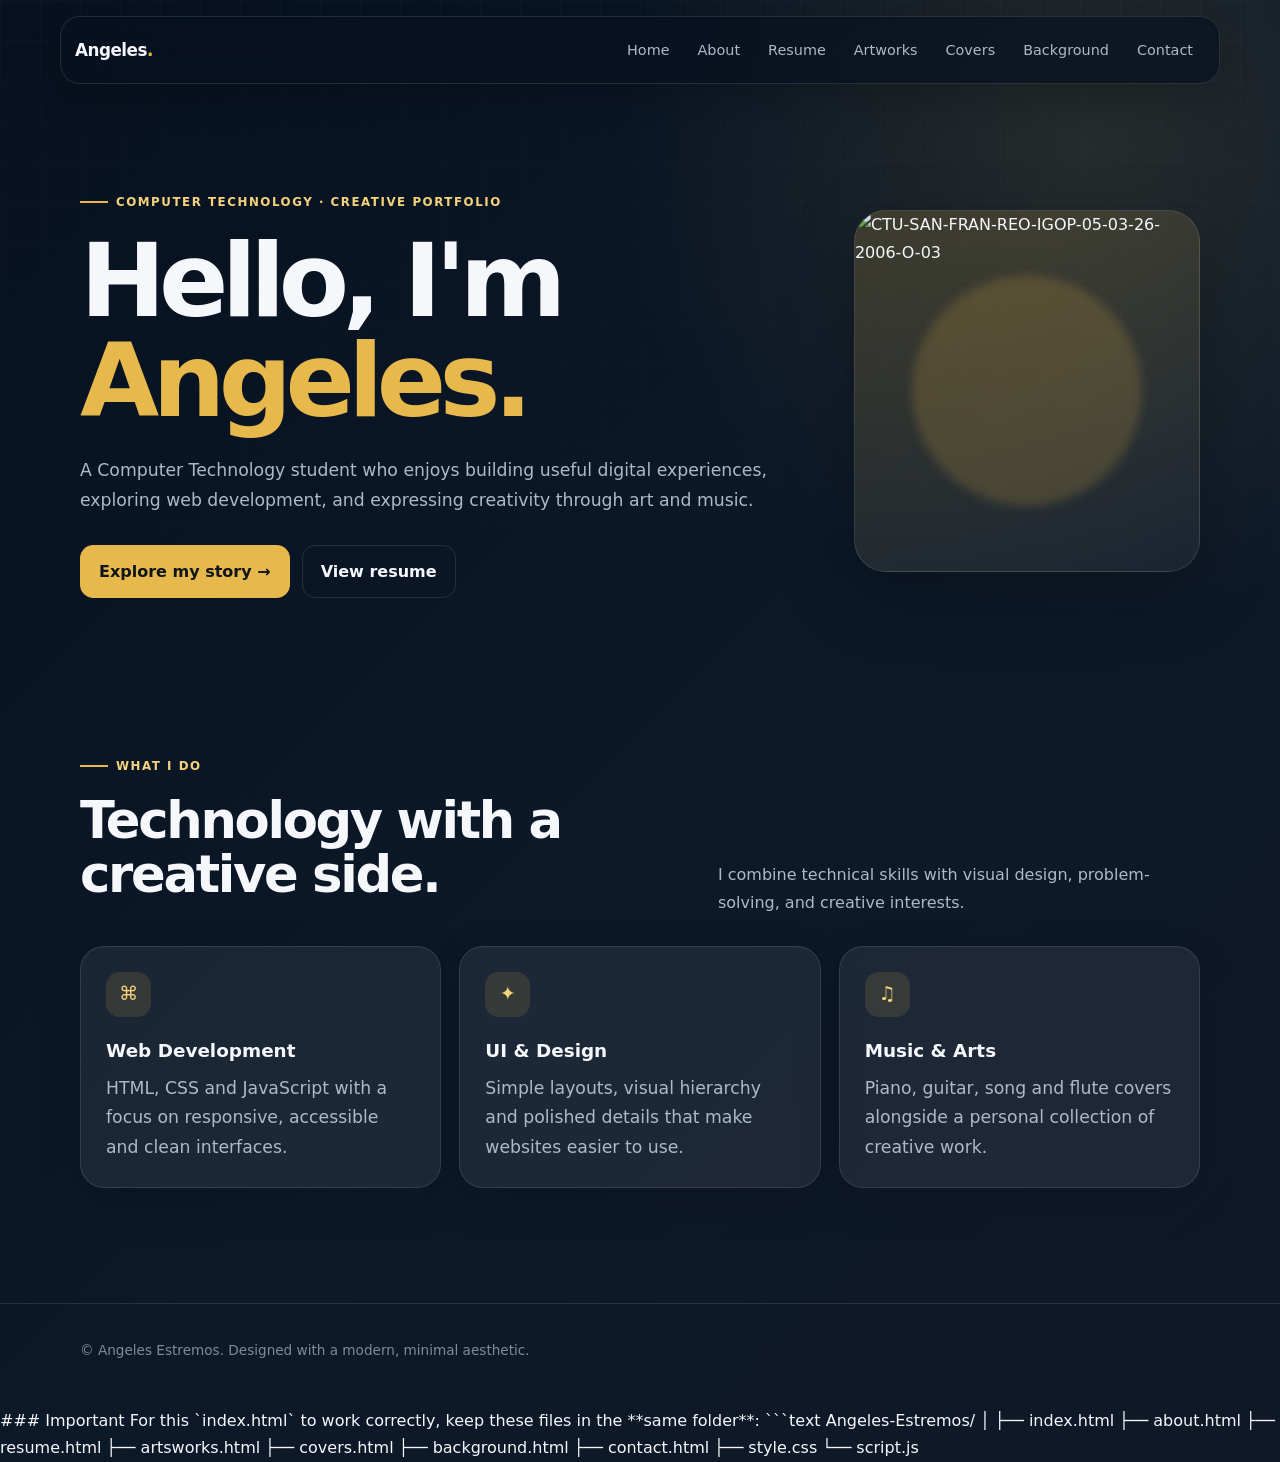
==== commit 90e25d89: "whrg" ====
--- a/index.html
+++ b/index.html
@@ -225,8 +225,3 @@
 ├── contact.html
 ├── style.css
 └── script.js
-```
-
-The homepage gets almost all of its visual design from `style.css`, so **don't remove that file**.
-
-If you want to add your **actual profile picture**, the `AE` circle can also be replaced with your photo.
--- a/style.css
+++ b/style.css
@@ -1,1205 +1,1205 @@
-:root {
-    --bg: #07111f;
-    --bg2: #0c1929;
-
-    --card: rgba(255, 255, 255, 0.065);
-    --card2: rgba(255, 255, 255, 0.095);
-
-    --text: #f5f7fb;
-    --muted: #aeb9c8;
-
-    --gold: #e7b84b;
-    --gold2: #f5d27b;
-
-    --line: rgba(255, 255, 255, 0.11);
-
-    --shadow: 0 24px 70px rgba(0, 0, 0, 0.28);
-
-    --radius: 24px;
-
-    --max: 1120px;
-}
-
-
-/* RESET */
-
-* {
-    box-sizing: border-box;
-    margin: 0;
-    padding: 0;
-}
-
-
-html {
-    scroll-behavior: smooth;
-}
-
-
-body {
-
-    font-family:
-        Inter,
-        ui-sans-serif,
-        system-ui,
-        -apple-system,
-        BlinkMacSystemFont,
-        "Segoe UI",
-        sans-serif;
-
-    background:
-
-        radial-gradient(
-            circle at 85% 10%,
-            rgba(231, 184, 75, 0.12),
-            transparent 28%
-        ),
-
-        linear-gradient(
-            135deg,
-            var(--bg),
-            var(--bg2) 55%,
-            #101827
-        );
-
-    color: var(--text);
-
-    min-height: 100vh;
-
-    line-height: 1.7;
-
-}
-
-
-/* GRID BACKGROUND */
-
-body::before {
-
-    content: "";
-
-    position: fixed;
-
-    inset: 0;
-
-    pointer-events: none;
-
-    background:
-
-        linear-gradient(
-            rgba(255,255,255,.018) 1px,
-            transparent 1px
-        ),
-
-        linear-gradient(
-            90deg,
-            rgba(255,255,255,.018) 1px,
-            transparent 1px
-        );
-
-    background-size: 40px 40px;
-
-    mask-image:
-        linear-gradient(
-            to bottom,
-            black,
-            transparent 85%
-        );
-
-}
-
-
-/* LINKS */
-
-a {
-
-    color: inherit;
-
-    text-decoration: none;
-
-}
-
-
-/* CONTAINER */
-
-.container {
-
-    width:
-        min(
-            calc(100% - 40px),
-            var(--max)
-        );
-
-    margin: auto;
-
-}
-
-
-/* NAVIGATION */
-
-.nav {
-
-    position: sticky;
-
-    top: 16px;
-
-    z-index: 20;
-
-    width:
-        min(
-            calc(100% - 28px),
-            1160px
-        );
-
-    margin: 16px auto 0;
-
-    padding: 12px 14px;
-
-    border:
-        1px solid var(--line);
-
-    background:
-        rgba(7,17,31,.72);
-
-    backdrop-filter:
-        blur(18px);
-
-    border-radius: 20px;
-
-    box-shadow:
-        0 12px 35px rgba(0,0,0,.18);
-
-}
-
-
-.nav-inner {
-
-    display: flex;
-
-    align-items: center;
-
-    justify-content: space-between;
-
-    gap: 20px;
-
-}
-
-
-.logo {
-
-    font-weight: 800;
-
-    letter-spacing: -.03em;
-
-    font-size: 1.05rem;
-
-}
-
-
-.logo span {
-
-    color: var(--gold);
-
-}
-
-
-.nav-links {
-
-    display: flex;
-
-    gap: 4px;
-
-    align-items: center;
-
-}
-
-
-.nav-links a {
-
-    padding: 9px 12px;
-
-    border-radius: 12px;
-
-    color: var(--muted);
-
-    font-size: .9rem;
-
-    transition: .2s;
-
-}
-
-
-.nav-links a:hover,
-.nav-links a.active {
-
-    color: var(--text);
-
-    background:
-        rgba(255,255,255,.08);
-
-}
-
-
-.menu {
-
-    display: none;
-
-    border:
-        1px solid var(--line);
-
-    background: transparent;
-
-    color: white;
-
-    border-radius: 10px;
-
-    padding: 8px 10px;
-
-    font-size: 1.1rem;
-
-}
-
-
-/* HERO */
-
-.hero {
-
-    padding:
-        100px 0 75px;
-
-    display: grid;
-
-    grid-template-columns:
-        1.35fr .65fr;
-
-    gap: 55px;
-
-    align-items: center;
-
-}
-
-
-/* EYEBROW */
-
-.eyebrow {
-
-    display: inline-flex;
-
-    align-items: center;
-
-    gap: 8px;
-
-    color: var(--gold2);
-
-    font-weight: 700;
-
-    text-transform: uppercase;
-
-    letter-spacing: .13em;
-
-    font-size: .74rem;
-
-    margin-bottom: 18px;
-
-}
-
-
-.eyebrow::before {
-
-    content: "";
-
-    width: 28px;
-
-    height: 2px;
-
-    background: var(--gold);
-
-}
-
-
-/* HEADINGS */
-
-h1 {
-
-    font-size:
-        clamp(
-            3.1rem,
-            8vw,
-            6.4rem
-        );
-
-    line-height: .98;
-
-    letter-spacing: -.065em;
-
-    margin-bottom: 25px;
-
-}
-
-
-h1 em {
-
-    font-style: normal;
-
-    color: var(--gold);
-
-}
-
-
-h2 {
-
-    font-size:
-        clamp(
-            2rem,
-            4vw,
-            3.2rem
-        );
-
-    line-height: 1.05;
-
-    letter-spacing: -.045em;
-
-    margin-bottom: 14px;
-
-}
-
-
-h3 {
-
-    font-size: 1.15rem;
-
-    margin-bottom: 8px;
-
-}
-
-
-/* TEXT */
-
-.lead {
-
-    font-size: 1.08rem;
-
-    color: var(--muted);
-
-    max-width: 690px;
-
-}
-
-
-/* BUTTONS */
-
-.actions {
-
-    display: flex;
-
-    gap: 12px;
-
-    flex-wrap: wrap;
-
-    margin-top: 30px;
-
-}
-
-
-.btn {
-
-    display: inline-flex;
-
-    align-items: center;
-
-    justify-content: center;
-
-    padding: 12px 18px;
-
-    border-radius: 13px;
-
-    font-weight: 750;
-
-    border:
-        1px solid var(--line);
-
-    transition: .2s;
-
-}
-
-
-.btn.primary {
-
-    background: var(--gold);
-
-    color: #10151c;
-
-    border-color: var(--gold);
-
-}
-
-
-.btn:hover {
-
-    transform:
-        translateY(-2px);
-
-    filter:
-        brightness(1.06);
-
-}
-
-
-/* HERO CARD */
-
-.hero-card {
-
-    min-height: 360px;
-
-    border:
-        1px solid var(--line);
-
-    border-radius: 32px;
-
-    background:
-        linear-gradient(
-            145deg,
-            rgba(231,184,75,.18),
-            rgba(255,255,255,.045)
-        );
-
-    box-shadow: var(--shadow);
-
-    display: flex;
-
-    align-items: center;
-
-    justify-content: center;
-
-    position: relative;
-
-    overflow: hidden;
-
-}
-
-
-.hero-card::after {
-
-    content: "";
-
-    position: absolute;
-
-    width: 230px;
-
-    height: 230px;
-
-    border-radius: 50%;
-
-    background:
-        rgba(231,184,75,.18);
-
-    filter: blur(5px);
-
-}
-.avatar {
-    width: 350px;
-    height: 360px;
-    overflow: hidden;
-    margin: 0;
-    padding: 0;
-    background: none;
-    border: none;
-    border-radius: 0;
-    box-shadow: none;
-}
-
-.avatar img {
-    width: 100%;
-    height: 100%;
-    display: block;
-    object-fit: cover;
-    object-position: center;
-    border: none;
-    border-radius: 0;
-    box-shadow: none;
-    filter: none;
-}
-
-@media (max-width: 768px) {
-
-    .avatar {
-        width: 210px;
-        height: 210px;
-        margin: 20px auto;
-    }
-
-}
-
-/* SECTIONS */
-
-.section {
-
-    padding: 75px 0;
-
-}
-
-
-.section-head {
-
-    display: flex;
-
-    justify-content: space-between;
-
-    align-items: end;
-
-    gap: 30px;
-
-    margin-bottom: 30px;
-
-}
-
-
-.section-head p {
-
-    color: var(--muted);
-
-    max-width: 600px;
-
-}
-
-
-/* PAGE HEADER */
-
-.page-head {
-
-    padding:
-        90px 0 35px;
-
-}
-
-
-.page-head p {
-
-    color: var(--muted);
-
-    max-width: 700px;
-
-}
-
-
-/* GRIDS */
-
-.grid {
-
-    display: grid;
-
-    grid-template-columns:
-        repeat(3, 1fr);
-
-    gap: 18px;
-
-}
-
-
-.grid.two {
-
-    grid-template-columns:
-        repeat(2, 1fr);
-
-}
-
-
-/* CARDS */
-
-.card {
-
-    border:
-        1px solid var(--line);
-
-    background:
-        var(--card);
-
-    border-radius:
-        var(--radius);
-
-    padding: 25px;
-
-    box-shadow:
-        0 15px 45px
-        rgba(0,0,0,.13);
-
-    transition: .25s;
-
-}
-
-
-.card:hover {
-
-    transform:
-        translateY(-5px);
-
-    background:
-        var(--card2);
-
-}
-
-
-/* ICON */
-
-.icon {
-
-    width: 45px;
-
-    height: 45px;
-
-    border-radius: 14px;
-
-    display: grid;
-
-    place-items: center;
-
-    background:
-        rgba(231,184,75,.13);
-
-    color: var(--gold2);
-
-    font-size: 1.2rem;
-
-    margin-bottom: 18px;
-
-}
-
-
-/* TAGS */
-
-.tags {
-
-    display: flex;
-
-    gap: 8px;
-
-    flex-wrap: wrap;
-
-    margin-top: 18px;
-
-}
-
-
-.tag {
-
-    padding:
-        6px 10px;
-
-    border:
-        1px solid var(--line);
-
-    border-radius:
-        999px;
-
-    color: var(--muted);
-
-    font-size: .78rem;
-
-}
-
-
-/* PROFILE */
-
-.profile {
-
-    display: grid;
-
-    grid-template-columns:
-        .75fr 1.25fr;
-
-    gap: 20px;
-
-}
-
-
-.stat {
-
-    display: flex;
-
-    justify-content: space-between;
-
-    padding: 13px 0;
-
-    border-bottom:
-        1px solid var(--line);
-
-    color: var(--muted);
-
-}
-
-
-.stat strong {
-
-    color: var(--text);
-
-}
-
-
-/* TIMELINE */
-
-.timeline {
-
-    position: relative;
-
-    padding-left: 28px;
-
-}
-
-
-.timeline::before {
-
-    content: "";
-
-    position: absolute;
-
-    left: 6px;
-
-    top: 8px;
-
-    bottom: 8px;
-
-    width: 1px;
-
-    background:
-        var(--line);
-
-}
-
-
-.timeline-item {
-
-    position: relative;
-
-    padding:
-        0 0 28px;
-
-}
-
-
-.timeline-item::before {
-
-    content: "";
-
-    position: absolute;
-
-    left: -27px;
-
-    top: 8px;
-
-    width: 9px;
-
-    height: 9px;
-
-    border-radius: 50%;
-
-    background:
-        var(--gold);
-
-    box-shadow:
-        0 0 0 5px
-        rgba(231,184,75,.12);
-
-}
-
-
-.date {
-
-    font-size: .78rem;
-
-    color: var(--gold2);
-
-    font-weight: 700;
-
-    text-transform: uppercase;
-
-    letter-spacing: .08em;
-
-}
-
-
-/* ARTWORKS */
-
-.gallery {
-
-    display: grid;
-
-    grid-template-columns:
-        repeat(3, 1fr);
-
-    gap: 16px;
-
-}
-
-
-.art {
-
-    aspect-ratio: 4 / 3;
-
-    border-radius: 22px;
-
-    border:
-        1px solid var(--line);
-
-    background:
-        linear-gradient(
-            135deg,
-            rgba(231,184,75,.18),
-            rgba(255,255,255,.04)
-        );
-
-    padding: 20px;
-
-    display: flex;
-
-    flex-direction: column;
-
-    justify-content: end;
-
-    overflow: hidden;
-
-    position: relative;
-
-}
-
-
-.art::before {
-
-    content: "";
-
-    position: absolute;
-
-    width: 170px;
-
-    height: 170px;
-
-    border-radius: 50%;
-
-    background:
-        rgba(231,184,75,.12);
-
-    top: -60px;
-
-    right: -40px;
-
-}
-
-
-.art strong,
-.art span {
-
-    position: relative;
-
-}
-
-
-.art span {
-
-    color: var(--muted);
-
-    font-size: .85rem;
-
-}
-
-
-/* MUSIC CARDS */
-
-.cover-card {
-
-    overflow: hidden;
-
-    padding: 0;
-
-}
-
-
-.cover-visual {
-
-    height: 190px;
-
-    display: grid;
-
-    place-items: center;
-
-    background:
-        linear-gradient(
-            135deg,
-            rgba(231,184,75,.22),
-            rgba(255,255,255,.03)
-        );
-
-    font-size: 3rem;
-
-}
-
-
-.cover-body {
-
-    padding: 22px;
-
-}
-
-
-.cover-body p {
-
-    color: var(--muted);
-
-    font-size: .9rem;
-
-}
-
-
-/* CONTACT */
-
-.contact-grid {
-
-    display: grid;
-
-    grid-template-columns:
-        .8fr 1.2fr;
-
-    gap: 18px;
-
-}
-
-
-.contact-link {
-
-    display: flex;
-
-    align-items: center;
-
-    gap: 14px;
-
-    padding: 17px 0;
-
-    border-bottom:
-        1px solid var(--line);
-
-}
-
-
-.contact-link:last-child {
-
-    border: 0;
-
-}
-
-
-.contact-link small {
-
-    display: block;
-
-    color: var(--muted);
-
-}
-
-
-/* FOOTER */
-
-footer {
-
-    padding:
-        35px 0 45px;
-
-    color: #7f8b9b;
-
-    font-size: .85rem;
-
-    border-top:
-        1px solid var(--line);
-
-    margin-top: 40px;
-
-}
-
-
-/* ANIMATION */
-
-.reveal {
-
-    animation:
-        rise .7s ease both;
-
-}
-
-
-@keyframes rise {
-
-    from {
-
-        opacity: 0;
-
-        transform:
-            translateY(15px);
-
-    }
-
-    to {
-
-        opacity: 1;
-
-        transform:
-            none;
-
-    }
-
-}
-
-
-/* TABLET */
-
-@media (max-width: 850px) {
-
-    .nav-links {
-
-        display: none;
-
-        position: absolute;
-
-        left: 0;
-
-        right: 0;
-
-        top: 68px;
-
-        flex-direction: column;
-
-        align-items: stretch;
-
-        padding: 10px;
-
-        background:
-            rgba(7,17,31,.97);
-
-        border:
-            1px solid var(--line);
-
-        border-radius: 16px;
-
-    }
-
-
-    .nav-links.open {
-
-        display: flex;
-
-    }
-
-
-    .nav-links a {
-
-        padding: 12px;
-
-    }
-
-
-    .menu {
-
-        display: block;
-
-    }
-
-
-    .hero {
-
-        grid-template-columns: 1fr;
-
-        padding-top: 70px;
-
-    }
-
-
-    .hero-card {
-
-        min-height: 270px;
-
-    }
-
-
-    .grid,
-    .grid.two,
-    .gallery,
-    .profile,
-    .contact-grid {
-
-        grid-template-columns: 1fr;
-
-    }
-
-
-    .section-head {
-
-        display: block;
-
-    }
-
-
-    .section-head p {
-
-        margin-top: 10px;
-
-    }
-
-}
-
-
-/* MOBILE */
-
-@media (max-width: 500px) {
-
-    .container {
-
-        width:
-            min(
-                calc(100% - 28px),
-                var(--max)
-            );
-
-    }
-
-
-    .nav {
-
-        top: 8px;
-
-    }
-
-
-    .hero {
-
-        padding:
-            65px 0 45px;
-
-    }
-
-
-    h1 {
-
-        font-size: 3.2rem;
-
-    }
-
-
-    .section {
-
-        padding: 50px 0;
-
-    }
-
-
-    .hero-card {
-
-        min-height: 230px;
-
-    }
-
-
-    .avatar {
-
-        width: 140px;
-
-        height: 140px;
-
-        font-size: 3rem;
-
-    }
-
-}
+:root {
+    --bg: #07111f;
+    --bg2: #0c1929;
+
+    --card: rgba(255, 255, 255, 0.065);
+    --card2: rgba(255, 255, 255, 0.095);
+
+    --text: #f5f7fb;
+    --muted: #aeb9c8;
+
+    --gold: #e7b84b;
+    --gold2: #f5d27b;
+
+    --line: rgba(255, 255, 255, 0.11);
+
+    --shadow: 0 24px 70px rgba(0, 0, 0, 0.28);
+
+    --radius: 24px;
+
+    --max: 1120px;
+}
+
+
+/* RESET */
+
+* {
+    box-sizing: border-box;
+    margin: 0;
+    padding: 0;
+}
+
+
+html {
+    scroll-behavior: smooth;
+}
+
+
+body {
+
+    font-family:
+        Inter,
+        ui-sans-serif,
+        system-ui,
+        -apple-system,
+        BlinkMacSystemFont,
+        "Segoe UI",
+        sans-serif;
+
+    background:
+
+        radial-gradient(
+            circle at 85% 10%,
+            rgba(231, 184, 75, 0.12),
+            transparent 28%
+        ),
+
+        linear-gradient(
+            135deg,
+            var(--bg),
+            var(--bg2) 55%,
+            #101827
+        );
+
+    color: var(--text);
+
+    min-height: 100vh;
+
+    line-height: 1.7;
+
+}
+
+
+/* GRID BACKGROUND */
+
+body::before {
+
+    content: "";
+
+    position: fixed;
+
+    inset: 0;
+
+    pointer-events: none;
+
+    background:
+
+        linear-gradient(
+            rgba(255,255,255,.018) 1px,
+            transparent 1px
+        ),
+
+        linear-gradient(
+            90deg,
+            rgba(255,255,255,.018) 1px,
+            transparent 1px
+        );
+
+    background-size: 40px 40px;
+
+    mask-image:
+        linear-gradient(
+            to bottom,
+            black,
+            transparent 85%
+        );
+
+}
+
+
+/* LINKS */
+
+a {
+
+    color: inherit;
+
+    text-decoration: none;
+
+}
+
+
+/* CONTAINER */
+
+.container {
+
+    width:
+        min(
+            calc(100% - 40px),
+            var(--max)
+        );
+
+    margin: auto;
+
+}
+
+
+/* NAVIGATION */
+
+.nav {
+
+    position: sticky;
+
+    top: 16px;
+
+    z-index: 20;
+
+    width:
+        min(
+            calc(100% - 28px),
+            1160px
+        );
+
+    margin: 16px auto 0;
+
+    padding: 12px 14px;
+
+    border:
+        1px solid var(--line);
+
+    background:
+        rgba(7,17,31,.72);
+
+    backdrop-filter:
+        blur(18px);
+
+    border-radius: 20px;
+
+    box-shadow:
+        0 12px 35px rgba(0,0,0,.18);
+
+}
+
+
+.nav-inner {
+
+    display: flex;
+
+    align-items: center;
+
+    justify-content: space-between;
+
+    gap: 20px;
+
+}
+
+
+.logo {
+
+    font-weight: 800;
+
+    letter-spacing: -.03em;
+
+    font-size: 1.05rem;
+
+}
+
+
+.logo span {
+
+    color: var(--gold);
+
+}
+
+
+.nav-links {
+
+    display: flex;
+
+    gap: 4px;
+
+    align-items: center;
+
+}
+
+
+.nav-links a {
+
+    padding: 9px 12px;
+
+    border-radius: 12px;
+
+    color: var(--muted);
+
+    font-size: .9rem;
+
+    transition: .2s;
+
+}
+
+
+.nav-links a:hover,
+.nav-links a.active {
+
+    color: var(--text);
+
+    background:
+        rgba(255,255,255,.08);
+
+}
+
+
+.menu {
+
+    display: none;
+
+    border:
+        1px solid var(--line);
+
+    background: transparent;
+
+    color: white;
+
+    border-radius: 10px;
+
+    padding: 8px 10px;
+
+    font-size: 1.1rem;
+
+}
+
+
+/* HERO */
+
+.hero {
+
+    padding:
+        100px 0 75px;
+
+    display: grid;
+
+    grid-template-columns:
+        1.35fr .65fr;
+
+    gap: 55px;
+
+    align-items: center;
+
+}
+
+
+/* EYEBROW */
+
+.eyebrow {
+
+    display: inline-flex;
+
+    align-items: center;
+
+    gap: 8px;
+
+    color: var(--gold2);
+
+    font-weight: 700;
+
+    text-transform: uppercase;
+
+    letter-spacing: .13em;
+
+    font-size: .74rem;
+
+    margin-bottom: 18px;
+
+}
+
+
+.eyebrow::before {
+
+    content: "";
+
+    width: 28px;
+
+    height: 2px;
+
+    background: var(--gold);
+
+}
+
+
+/* HEADINGS */
+
+h1 {
+
+    font-size:
+        clamp(
+            3.1rem,
+            8vw,
+            6.4rem
+        );
+
+    line-height: .98;
+
+    letter-spacing: -.065em;
+
+    margin-bottom: 25px;
+
+}
+
+
+h1 em {
+
+    font-style: normal;
+
+    color: var(--gold);
+
+}
+
+
+h2 {
+
+    font-size:
+        clamp(
+            2rem,
+            4vw,
+            3.2rem
+        );
+
+    line-height: 1.05;
+
+    letter-spacing: -.045em;
+
+    margin-bottom: 14px;
+
+}
+
+
+h3 {
+
+    font-size: 1.15rem;
+
+    margin-bottom: 8px;
+
+}
+
+
+/* TEXT */
+
+.lead {
+
+    font-size: 1.08rem;
+
+    color: var(--muted);
+
+    max-width: 690px;
+
+}
+
+
+/* BUTTONS */
+
+.actions {
+
+    display: flex;
+
+    gap: 12px;
+
+    flex-wrap: wrap;
+
+    margin-top: 30px;
+
+}
+
+
+.btn {
+
+    display: inline-flex;
+
+    align-items: center;
+
+    justify-content: center;
+
+    padding: 12px 18px;
+
+    border-radius: 13px;
+
+    font-weight: 750;
+
+    border:
+        1px solid var(--line);
+
+    transition: .2s;
+
+}
+
+
+.btn.primary {
+
+    background: var(--gold);
+
+    color: #10151c;
+
+    border-color: var(--gold);
+
+}
+
+
+.btn:hover {
+
+    transform:
+        translateY(-2px);
+
+    filter:
+        brightness(1.06);
+
+}
+
+
+/* HERO CARD */
+
+.hero-card {
+
+    min-height: 360px;
+
+    border:
+        1px solid var(--line);
+
+    border-radius: 32px;
+
+    background:
+        linear-gradient(
+            145deg,
+            rgba(231,184,75,.18),
+            rgba(255,255,255,.045)
+        );
+
+    box-shadow: var(--shadow);
+
+    display: flex;
+
+    align-items: center;
+
+    justify-content: center;
+
+    position: relative;
+
+    overflow: hidden;
+
+}
+
+
+.hero-card::after {
+
+    content: "";
+
+    position: absolute;
+
+    width: 230px;
+
+    height: 230px;
+
+    border-radius: 50%;
+
+    background:
+        rgba(231,184,75,.18);
+
+    filter: blur(5px);
+
+}
+.avatar {
+    width: 350px;
+    height: 360px;
+    overflow: hidden;
+    margin: 0;
+    padding: 0;
+    background: none;
+    border: none;
+    border-radius: 0;
+    box-shadow: none;
+}
+
+.avatar img {
+    width: 100%;
+    height: 100%;
+    display: block;
+    object-fit: cover;
+    object-position: center;
+    border: none;
+    border-radius: 0;
+    box-shadow: none;
+    filter: none;
+}
+
+@media (max-width: 768px) {
+
+    .avatar {
+        width: 210px;
+        height: 210px;
+        margin: 20px auto;
+    }
+
+}
+
+/* SECTIONS */
+
+.section {
+
+    padding: 75px 0;
+
+}
+
+
+.section-head {
+
+    display: flex;
+
+    justify-content: space-between;
+
+    align-items: end;
+
+    gap: 30px;
+
+    margin-bottom: 30px;
+
+}
+
+
+.section-head p {
+
+    color: var(--muted);
+
+    max-width: 600px;
+
+}
+
+
+/* PAGE HEADER */
+
+.page-head {
+
+    padding:
+        90px 0 35px;
+
+}
+
+
+.page-head p {
+
+    color: var(--muted);
+
+    max-width: 700px;
+
+}
+
+
+/* GRIDS */
+
+.grid {
+
+    display: grid;
+
+    grid-template-columns:
+        repeat(3, 1fr);
+
+    gap: 18px;
+
+}
+
+
+.grid.two {
+
+    grid-template-columns:
+        repeat(2, 1fr);
+
+}
+
+
+/* CARDS */
+
+.card {
+
+    border:
+        1px solid var(--line);
+
+    background:
+        var(--card);
+
+    border-radius:
+        var(--radius);
+
+    padding: 25px;
+
+    box-shadow:
+        0 15px 45px
+        rgba(0,0,0,.13);
+
+    transition: .25s;
+
+}
+
+
+.card:hover {
+
+    transform:
+        translateY(-5px);
+
+    background:
+        var(--card2);
+
+}
+
+
+/* ICON */
+
+.icon {
+
+    width: 45px;
+
+    height: 45px;
+
+    border-radius: 14px;
+
+    display: grid;
+
+    place-items: center;
+
+    background:
+        rgba(231,184,75,.13);
+
+    color: var(--gold2);
+
+    font-size: 1.2rem;
+
+    margin-bottom: 18px;
+
+}
+
+
+/* TAGS */
+
+.tags {
+
+    display: flex;
+
+    gap: 8px;
+
+    flex-wrap: wrap;
+
+    margin-top: 18px;
+
+}
+
+
+.tag {
+
+    padding:
+        6px 10px;
+
+    border:
+        1px solid var(--line);
+
+    border-radius:
+        999px;
+
+    color: var(--muted);
+
+    font-size: .78rem;
+
+}
+
+
+/* PROFILE */
+
+.profile {
+
+    display: grid;
+
+    grid-template-columns:
+        .75fr 1.25fr;
+
+    gap: 20px;
+
+}
+
+
+.stat {
+
+    display: flex;
+
+    justify-content: space-between;
+
+    padding: 13px 0;
+
+    border-bottom:
+        1px solid var(--line);
+
+    color: var(--muted);
+
+}
+
+
+.stat strong {
+
+    color: var(--text);
+
+}
+
+
+/* TIMELINE */
+
+.timeline {
+
+    position: relative;
+
+    padding-left: 28px;
+
+}
+
+
+.timeline::before {
+
+    content: "";
+
+    position: absolute;
+
+    left: 6px;
+
+    top: 8px;
+
+    bottom: 8px;
+
+    width: 1px;
+
+    background:
+        var(--line);
+
+}
+
+
+.timeline-item {
+
+    position: relative;
+
+    padding:
+        0 0 28px;
+
+}
+
+
+.timeline-item::before {
+
+    content: "";
+
+    position: absolute;
+
+    left: -27px;
+
+    top: 8px;
+
+    width: 9px;
+
+    height: 9px;
+
+    border-radius: 50%;
+
+    background:
+        var(--gold);
+
+    box-shadow:
+        0 0 0 5px
+        rgba(231,184,75,.12);
+
+}
+
+
+.date {
+
+    font-size: .78rem;
+
+    color: var(--gold2);
+
+    font-weight: 700;
+
+    text-transform: uppercase;
+
+    letter-spacing: .08em;
+
+}
+
+
+/* ARTWORKS */
+
+.gallery {
+
+    display: grid;
+
+    grid-template-columns:
+        repeat(3, 1fr);
+
+    gap: 16px;
+
+}
+
+
+.art {
+
+    aspect-ratio: 4 / 3;
+
+    border-radius: 22px;
+
+    border:
+        1px solid var(--line);
+
+    background:
+        linear-gradient(
+            135deg,
+            rgba(231,184,75,.18),
+            rgba(255,255,255,.04)
+        );
+
+    padding: 20px;
+
+    display: flex;
+
+    flex-direction: column;
+
+    justify-content: end;
+
+    overflow: hidden;
+
+    position: relative;
+
+}
+
+
+.art::before {
+
+    content: "";
+
+    position: absolute;
+
+    width: 170px;
+
+    height: 170px;
+
+    border-radius: 50%;
+
+    background:
+        rgba(231,184,75,.12);
+
+    top: -60px;
+
+    right: -40px;
+
+}
+
+
+.art strong,
+.art span {
+
+    position: relative;
+
+}
+
+
+.art span {
+
+    color: var(--muted);
+
+    font-size: .85rem;
+
+}
+
+
+/* MUSIC CARDS */
+
+.cover-card {
+
+    overflow: hidden;
+
+    padding: 0;
+
+}
+
+
+.cover-visual {
+
+    height: 190px;
+
+    display: grid;
+
+    place-items: center;
+
+    background:
+        linear-gradient(
+            135deg,
+            rgba(231,184,75,.22),
+            rgba(255,255,255,.03)
+        );
+
+    font-size: 3rem;
+
+}
+
+
+.cover-body {
+
+    padding: 22px;
+
+}
+
+
+.cover-body p {
+
+    color: var(--muted);
+
+    font-size: .9rem;
+
+}
+
+
+/* CONTACT */
+
+.contact-grid {
+
+    display: grid;
+
+    grid-template-columns:
+        .8fr 1.2fr;
+
+    gap: 18px;
+
+}
+
+
+.contact-link {
+
+    display: flex;
+
+    align-items: center;
+
+    gap: 14px;
+
+    padding: 17px 0;
+
+    border-bottom:
+        1px solid var(--line);
+
+}
+
+
+.contact-link:last-child {
+
+    border: 0;
+
+}
+
+
+.contact-link small {
+
+    display: block;
+
+    color: var(--muted);
+
+}
+
+
+/* FOOTER */
+
+footer {
+
+    padding:
+        35px 0 45px;
+
+    color: #7f8b9b;
+
+    font-size: .85rem;
+
+    border-top:
+        1px solid var(--line);
+
+    margin-top: 40px;
+
+}
+
+
+/* ANIMATION */
+
+.reveal {
+
+    animation:
+        rise .7s ease both;
+
+}
+
+
+@keyframes rise {
+
+    from {
+
+        opacity: 0;
+
+        transform:
+            translateY(15px);
+
+    }
+
+    to {
+
+        opacity: 1;
+
+        transform:
+            none;
+
+    }
+
+}
+
+
+/* TABLET */
+
+@media (max-width: 850px) {
+
+    .nav-links {
+
+        display: none;
+
+        position: absolute;
+
+        left: 0;
+
+        right: 0;
+
+        top: 68px;
+
+        flex-direction: column;
+
+        align-items: stretch;
+
+        padding: 10px;
+
+        background:
+            rgba(7,17,31,.97);
+
+        border:
+            1px solid var(--line);
+
+        border-radius: 16px;
+
+    }
+
+
+    .nav-links.open {
+
+        display: flex;
+
+    }
+
+
+    .nav-links a {
+
+        padding: 12px;
+
+    }
+
+
+    .menu {
+
+        display: block;
+
+    }
+
+
+    .hero {
+
+        grid-template-columns: 1fr;
+
+        padding-top: 70px;
+
+    }
+
+
+    .hero-card {
+
+        min-height: 270px;
+
+    }
+
+
+    .grid,
+    .grid.two,
+    .gallery,
+    .profile,
+    .contact-grid {
+
+        grid-template-columns: 1fr;
+
+    }
+
+
+    .section-head {
+
+        display: block;
+
+    }
+
+
+    .section-head p {
+
+        margin-top: 10px;
+
+    }
+
+}
+
+
+/* MOBILE */
+
+@media (max-width: 500px) {
+
+    .container {
+
+        width:
+            min(
+                calc(100% - 28px),
+                var(--max)
+            );
+
+    }
+
+
+    .nav {
+
+        top: 8px;
+
+    }
+
+
+    .hero {
+
+        padding:
+            65px 0 45px;
+
+    }
+
+
+    h1 {
+
+        font-size: 3.2rem;
+
+    }
+
+
+    .section {
+
+        padding: 50px 0;
+
+    }
+
+
+    .hero-card {
+
+        min-height: 230px;
+
+    }
+
+
+    .avatar {
+
+        width: 140px;
+
+        height: 140px;
+
+        font-size: 3rem;
+
+    }
+
+}
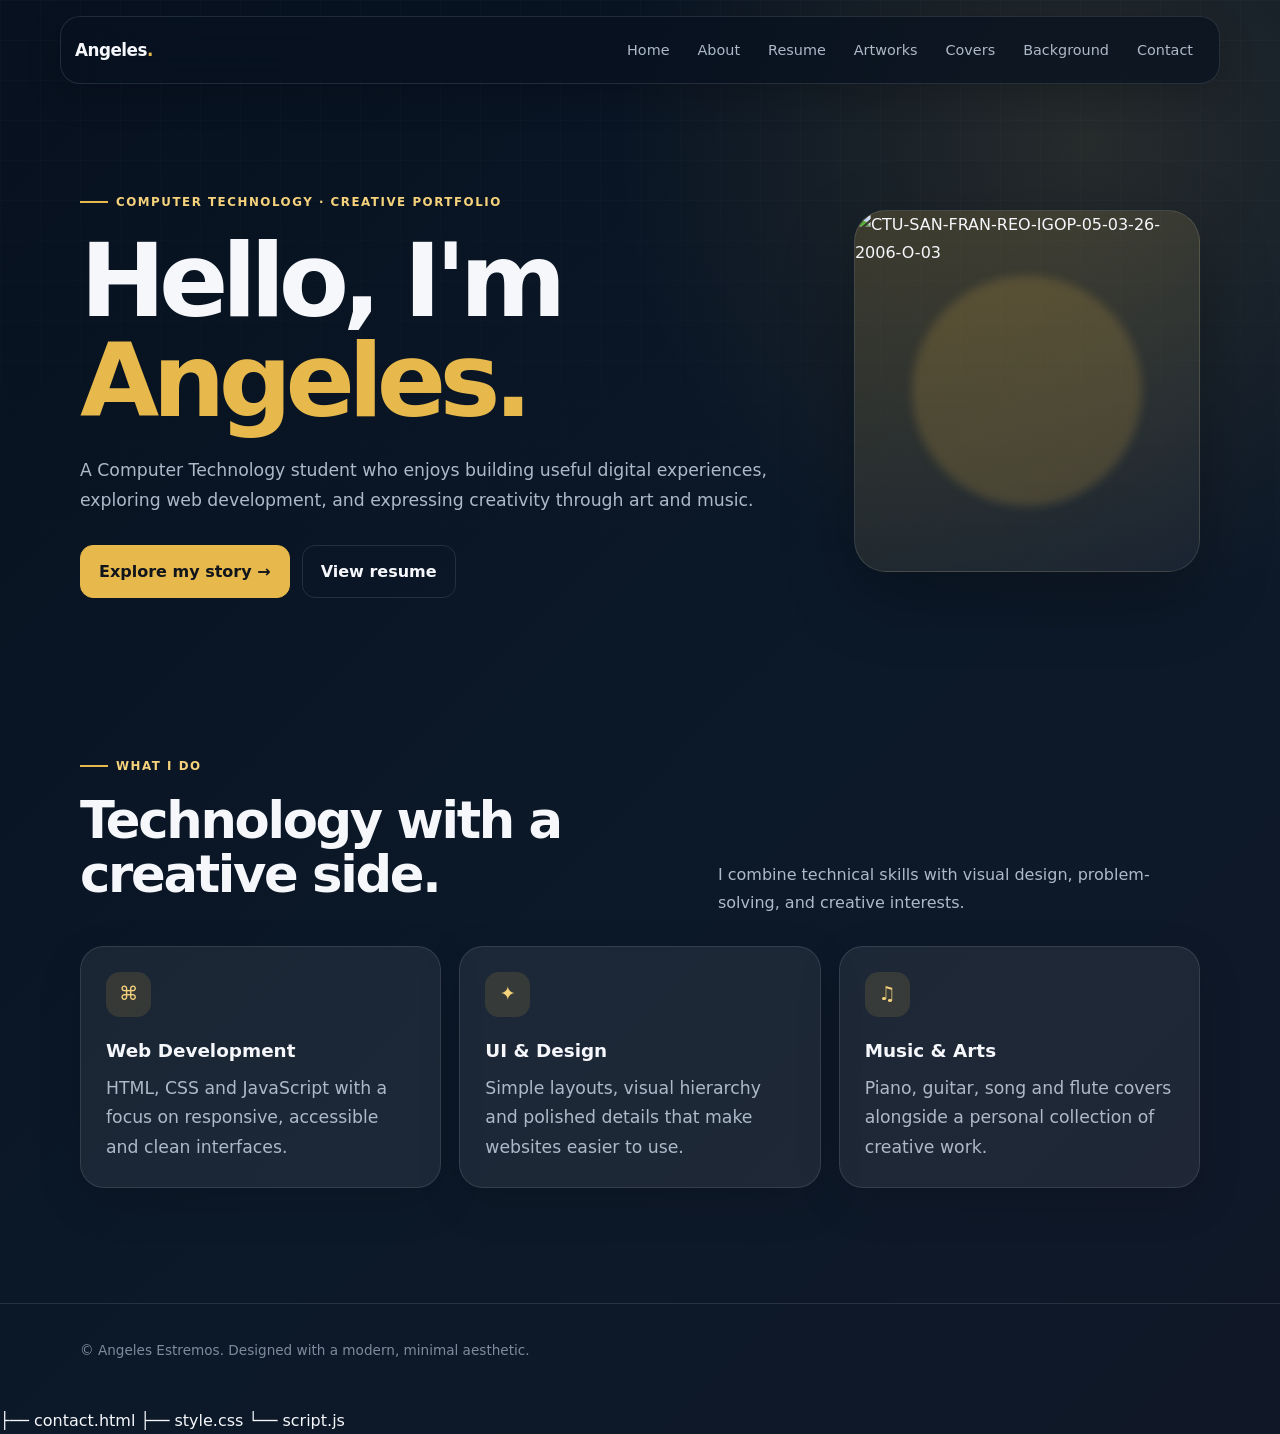
==== commit e7c82212: "Update index.html" ====
--- a/index.html
+++ b/index.html
@@ -208,20 +208,6 @@
 </body>
 
 </html>
-
-### Important
-
-For this `index.html` to work correctly, keep these files in the **same folder**:
-
-```text
-Angeles-Estremos/
-│
-├── index.html
-├── about.html
-├── resume.html
-├── artsworks.html
-├── covers.html
-├── background.html
 ├── contact.html
 ├── style.css
 └── script.js
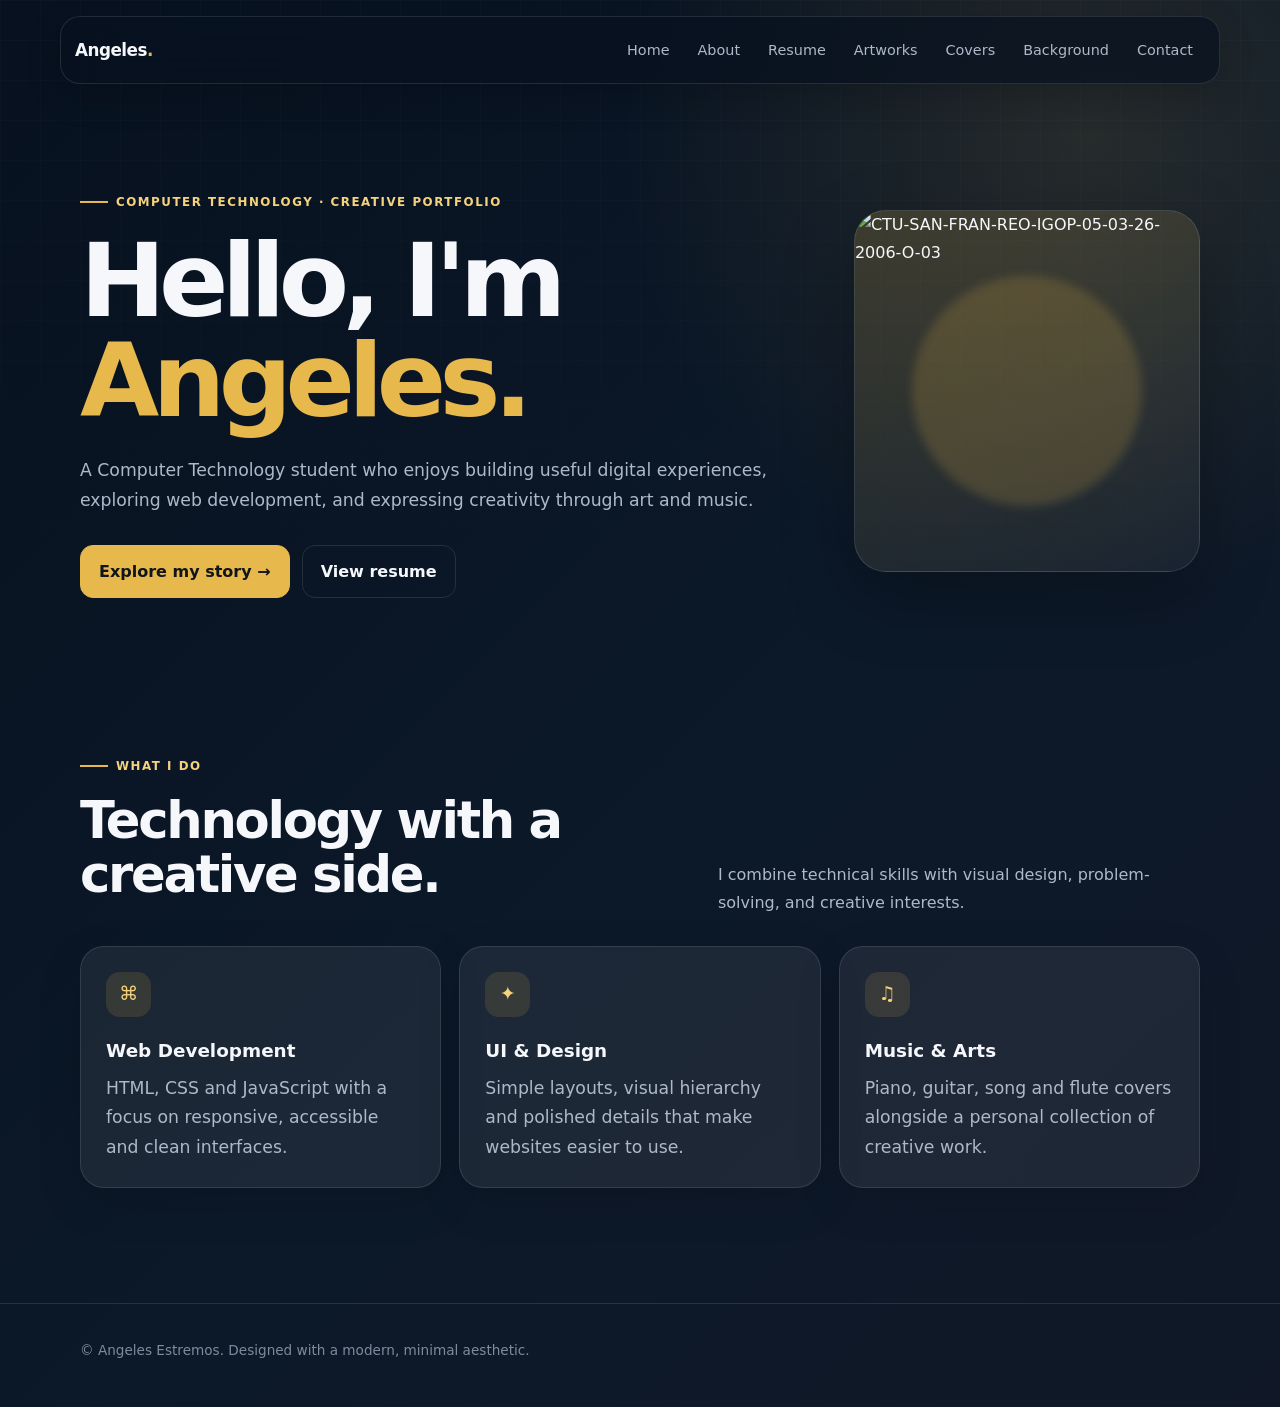
==== commit dd98ce4a: "Clean up index.html by removing file listing Removed unnecessary file listing from index.html." ====
--- a/index.html
+++ b/index.html
@@ -208,6 +208,3 @@
 </body>
 
 </html>
-├── contact.html
-├── style.css
-└── script.js
